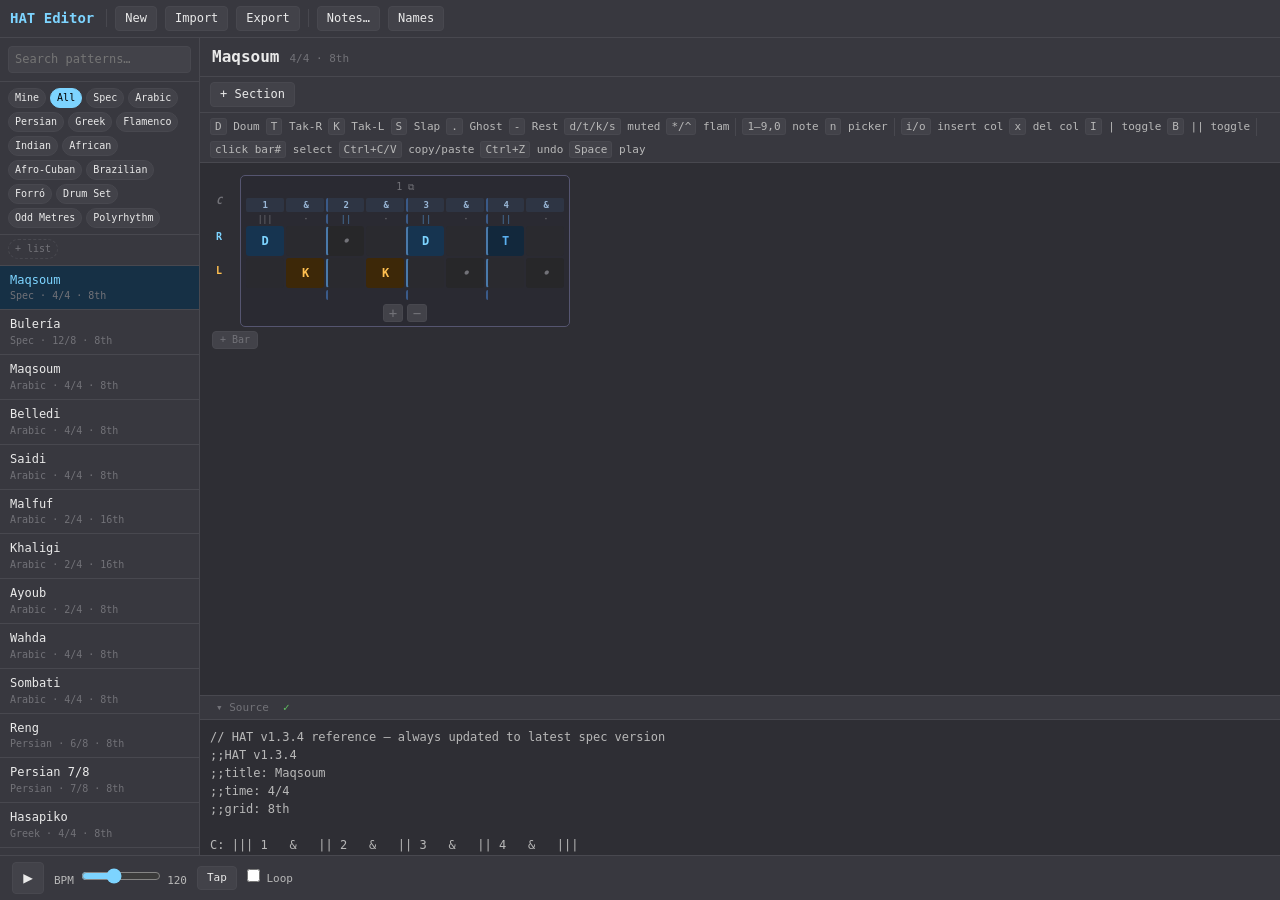
==== src/editor.html @ f72fdd2e "refactor: modularize editor into CSS + ES module files Split monolithic src/editor.html (~2900 lines" ====
<!-- SPDX-License-Identifier: AGPL-3.0-or-later -->
<!DOCTYPE html>
<html lang="en">
<head>
<meta charset="UTF-8">
<title>HAT Editor</title>
<!-- Apply light theme immediately in embed mode to avoid dark-theme flash -->
<script>
(function(){
  if(new URLSearchParams(location.search).get('embed')==='1'){
    const r=document.documentElement.style;
    r.setProperty('--bg','#fbf7ee');  r.setProperty('--bg2','#fbf7ee');
    r.setProperty('--bg3','#fdf9f0'); r.setProperty('--bg4','#f0e8d8');
    r.setProperty('--fg','#3a3027');  r.setProperty('--fg2','#5a4d3e');
    r.setProperty('--fg3','#948774');
    r.setProperty('--accent','#3d7395'); r.setProperty('--border','#ddd2bd');
    r.setProperty('--R','#2c5e7a');   r.setProperty('--Rdim','#7a98ad');  r.setProperty('--Rbg','#e3eaf2');
    r.setProperty('--L','#8e5828');   r.setProperty('--Ldim','#c49a60');  r.setProperty('--Lbg','#f5e8d5');
    r.setProperty('--hit-D','#2c5e7a'); r.setProperty('--hit-T','#3d7395');
    r.setProperty('--hit-K','#8e5828'); r.setProperty('--hit-S','#c63838');
    r.setProperty('--hit-note','#1a9966');
    r.setProperty('--cell-rest-bg','#f0e8d8'); r.setProperty('--cell-D-bg','#e3eaf2');
    r.setProperty('--cell-T-bg','#dce6ef');   r.setProperty('--cell-K-bg','#f5e8d5');
    r.setProperty('--cell-S-bg','#f7e3df');   r.setProperty('--cell-ghost-bg','#f0e8d8');
    r.setProperty('--cell-note-bg','#e6f5e0');
    r.setProperty('--bar-bg','#f5efe3');      r.setProperty('--bar-border','#e6dcc6');
    r.setProperty('--bar-selected-bg','#e3eaf2');
    r.setProperty('--sep-beat','#3d7395');    r.setProperty('--sep-beat-dim','#b8ccd8');
    r.setProperty('--sep-sub','#ddd2bd');     r.setProperty('--sep-sub-dim','#e6dcc6');
    r.setProperty('--count-tok-fg','#2c5e7a');
    r.setProperty('--count-tok-bg','rgba(44,94,122,0.12)');
    r.setProperty('--col-sel-cell','rgba(61,115,149,0.15)');
    r.setProperty('--col-sel-strip','rgba(61,115,149,0.10)');
    r.setProperty('--scrim','rgba(60,40,20,0.55)');
    r.setProperty('--playing','rgba(0,0,0,0.87)');
    r.setProperty('--font-ui','Arial,"Helvetica Neue",Helvetica,sans-serif');
  }
})();
</script>
<link rel="stylesheet" href="css/variables.css">
<link rel="stylesheet" href="css/layout.css">
<link rel="stylesheet" href="css/components.css">
</head>
<body>

<!-- Toolbar -->
<div id="toolbar">
  <h1>HAT Editor</h1>
  <div class="tb-sep"></div>
  <button id="btn-new">New</button>
  <button id="btn-import">Import</button>
  <button id="btn-export">Export</button>
  <div class="tb-sep"></div>
  <button id="btn-notes">Notes…</button>
  <button id="btn-note-mode" title="Toggle between note names and note numbers in cells">Names</button>
  <span id="status"></span>
</div>

<!-- Main -->
<div id="main">
  <!-- Sidebar -->
  <div id="sidebar">
    <div id="sidebar-head">
      <input id="search" type="text" placeholder="Search patterns…">
    </div>
    <div id="cats"></div>
    <div id="list-pills"></div>
    <div id="pattern-list"></div>
  </div>

  <!-- Editor -->
  <div id="editor">
    <div id="card-head">
      <span id="card-title">Untitled</span>
      <span id="card-meta"></span>
    </div>

    <div id="action-bar">
      <button id="btn-add-section">+ Section</button>
    </div>

    <div id="edit-toolbar">
      <span class="key-hint"><kbd>D</kbd> Doum</span>
      <span class="key-hint"><kbd>T</kbd> Tak-R</span>
      <span class="key-hint"><kbd>K</kbd> Tak-L</span>
      <span class="key-hint"><kbd>S</kbd> Slap</span>
      <span class="key-hint"><kbd>.</kbd> Ghost</span>
      <span class="key-hint"><kbd>-</kbd> Rest</span>
      <span class="key-hint"><kbd>d/t/k/s</kbd> muted</span>
      <span class="key-hint"><kbd>*/^</kbd> flam</span>
      <div class="tb-sep"></div>
      <span class="key-hint"><kbd>1–9,0</kbd> note</span>
      <span class="key-hint"><kbd>n</kbd> picker</span>
      <div class="tb-sep"></div>
      <span class="key-hint"><kbd>i/o</kbd> insert col</span>
      <span class="key-hint"><kbd>x</kbd> del col</span>
      <span class="key-hint"><kbd>I</kbd> | toggle</span>
      <span class="key-hint"><kbd>B</kbd> || toggle</span>
      <div class="tb-sep"></div>
      <span class="key-hint"><kbd>click bar#</kbd> select</span>
      <span class="key-hint"><kbd>Ctrl+C/V</kbd> copy/paste</span>
      <span class="key-hint"><kbd>Ctrl+Z</kbd> undo</span>
      <span class="key-hint"><kbd>Space</kbd> play</span>
    </div>

    <div id="grid-scroll">
      <div id="grid-wrap"></div>
    </div>

    <div id="source-wrap">
      <div id="source-head">
        <button id="source-toggle" title="Toggle source panel">▾ Source</button>
        <span id="parse-status"></span>
      </div>
      <textarea id="source" spellcheck="false"></textarea>
    </div>
  </div>
</div>

<!-- Transport -->
<div id="transport">
  <button id="play-btn">▶</button>
  <label>BPM <input type="range" id="bpm" min="40" max="240" value="120"> <span id="bpm-val">120</span></label>
  <button id="tap-btn">Tap</button>
  <label><input type="checkbox" id="loop-chk"> Loop</label>
</div>

<!-- Notes overlay -->
<div id="notes-overlay">
  <div class="modal">
    <h2>Notes &amp; Note Numbers</h2>
    <p class="notes-hint">Space-separated. e.g. notes: D4 F4 A4 — note-numbers: 1 2 3<br>Keys 1–9, 0 select notes by index. Hold key + drag to paint.</p>
    <div class="notes-row"><label>;;notes:</label><input id="notes-input" placeholder="e.g. D4 F4 A4 C5"></div>
    <div class="notes-row"><label>;;note-numbers:</label><input id="note-numbers-input" placeholder="e.g. 1 2 3 4 (optional)"></div>
    <div class="modal-btns">
      <button id="notes-cancel">Cancel</button>
      <button id="notes-ok">Apply</button>
    </div>
  </div>
</div>

<!-- Toast -->
<div id="toast"></div>

<!-- Shortcut panel -->
<div id="shortcut-panel">
  <div id="sc-header"><h2>Keyboard Shortcuts</h2><button id="sc-close">✕</button></div>
  <div id="sc-body">
    <div class="sc-section">
      <div class="sc-heading">Cell Editing</div>
      <div class="sc-row"><kbd>D</kbd><span>Doum</span></div>
      <div class="sc-row"><kbd>T</kbd><span>Tak (right hand)</span></div>
      <div class="sc-row"><kbd>K</kbd><span>Tak (left hand)</span></div>
      <div class="sc-row"><kbd>S</kbd><span>Slap / knock</span></div>
      <div class="sc-row"><kbd>d</kbd><kbd>t</kbd><kbd>k</kbd><kbd>s</kbd><span>Muted variants</span></div>
      <div class="sc-row"><kbd>.</kbd><span>Ghost note</span></div>
      <div class="sc-row"><kbd>-</kbd><span>Rest</span></div>
      <div class="sc-row"><kbd>*</kbd> or <kbd>^</kbd><span>Toggle flam</span></div>
      <div class="sc-row"><kbd>click</kbd><span>Cycle hit type</span></div>
      <div class="sc-row"><kbd>hold key + drag</kbd><span>Paint mode</span></div>
    </div>
    <div class="sc-section">
      <div class="sc-heading">Notes</div>
      <div class="sc-row"><kbd>1</kbd>–<kbd>9</kbd>, <kbd>0</kbd><span>Pick note by index</span></div>
      <div class="sc-row"><kbd>n</kbd><span>Note picker popup</span></div>
      <div class="sc-row"><kbd>c</kbd> + digits<span>Chord token (e.g. c1)</span></div>
      <div class="sc-row"><kbd>c</kbd><kbd>c</kbd><span>Chord picker popup</span></div>
    </div>
    <div class="sc-section">
      <div class="sc-heading">Structure</div>
      <div class="sc-row"><kbd>i</kbd><span>Insert column before</span></div>
      <div class="sc-row"><kbd>o</kbd><span>Insert column after</span></div>
      <div class="sc-row"><kbd>x</kbd> / <kbd>Del</kbd><span>Delete column</span></div>
      <div class="sc-row"><kbd>I</kbd><span>Toggle sub-group boundary |</span></div>
      <div class="sc-row"><kbd>B</kbd><span>Toggle beat boundary ||</span></div>
    </div>
    <div class="sc-section">
      <div class="sc-heading">Selection &amp; Edit</div>
      <div class="sc-row"><kbd>click bar #</kbd><span>Select bar</span></div>
      <div class="sc-row"><kbd>Ctrl C</kbd><span>Copy selection</span></div>
      <div class="sc-row"><kbd>Ctrl V</kbd><span>Paste</span></div>
      <div class="sc-row"><kbd>Del</kbd> (bar selected)<span>Delete bar(s)</span></div>
      <div class="sc-row"><kbd>Ctrl Z</kbd><span>Undo</span></div>
    </div>
    <div class="sc-section">
      <div class="sc-heading">Playback</div>
      <div class="sc-row"><kbd>Space</kbd><span>Play / Stop</span></div>
    </div>
    <div class="sc-section">
      <div class="sc-heading">Other</div>
      <div class="sc-row"><kbd>?</kbd><span>Toggle this panel</span></div>
    </div>
  </div>
</div>

<!-- New pattern modal -->
<div id="new-pat-modal">
  <div class="modal">
    <h2>New Pattern</h2>
    <label class="np-label">Title<input id="np-title" type="text" placeholder="My Pattern" maxlength="60"/></label>
    <label class="np-label">Time signature
      <select id="np-time"><option>4/4</option><option>3/4</option><option>5/4</option><option>6/8</option><option>7/8</option><option>12/8</option></select>
    </label>
    <label class="np-label">Grid
      <select id="np-grid"><option>8th</option><option>4th</option><option>16th</option></select>
    </label>
    <label class="np-label">BPM<input id="np-bpm" type="number" min="40" max="240" value="120"/></label>
    <div class="modal-btns">
      <button id="np-cancel">Cancel</button>
      <button id="np-ok">Create</button>
    </div>
  </div>
</div>

<!-- Import overlay -->
<div id="overlay">
  <div class="modal">
    <h2>Import HAT</h2>
    <textarea id="import-text" placeholder="Paste HAT tablature here…"></textarea>
    <div id="import-file-err" style="display:none;color:#f06060;font-size:11px;margin-top:6px;"></div>
    <div class="modal-btns">
      <button id="import-file-btn">From file…</button>
      <input type="file" id="import-file-input" accept=".hat.txt,.txt,.hatlist.json,.json" style="display:none">
      <button id="import-cancel">Cancel</button>
      <button id="import-ok">Import</button>
    </div>
  </div>
</div>

<!-- Export modal -->
<div id="export-modal">
  <div class="modal">
    <h2>Export</h2>
    <label class="np-label">What to export
      <select id="export-what"></select>
    </label>
    <div class="modal-btns">
      <button id="export-cancel">Cancel</button>
      <button id="export-ok">Download</button>
    </div>
  </div>
</div>

<script src="../rhythms/bundle.js"></script>
<script type="module" src="js/main.js"></script>
</body>
</html>
---- src/css/variables.css ----
/* SPDX-License-Identifier: AGPL-3.0-or-later */
:root {
  /* ── Surfaces ── */
  --bg:  #2e2e34;   /* main background */
  --bg2: #38383f;   /* panels, toolbars */
  --bg3: #424249;   /* inputs, buttons */
  --bg4: #505059;   /* hover states */

  /* ── Text ── */
  --fg:  #eaeaea;
  --fg2: #b8b8b8;
  --fg3: #727278;

  /* ── Accent / brand ── */
  --accent: #7dd4ff;
  --border: #48484f;

  /* ── Hand colors ── */
  --R: #7dd4ff; --Rdim: #3870a8; --Rbg: #163045;
  --L: #ffc050; --Ldim: #8a6020; --Lbg: #3a2808;

  /* ── Hit colors ── */
  --hit-D: #7dd4ff; --hit-T: #5ab0f0; --hit-K: #ffc050;
  --hit-S: #d878f8; --hit-note: #78e068;

  /* ── Cell backgrounds ── */
  --cell-rest-bg:  #2a2a2f;
  --cell-D-bg:     #163450;
  --cell-T-bg:     #12283c;
  --cell-K-bg:     #3d2808;
  --cell-S-bg:     #301244;
  --cell-ghost-bg: #272729;
  --cell-note-bg:  #132a13;

  /* ── Bar / grid ── */
  --bar-bg:          #2a2a32;
  --bar-border:      #555570;
  --bar-selected-bg: #1a2a40;

  /* ── Separators ── */
  --sep-beat:     #4a7aaa;
  --sep-beat-dim: #3a5a88;
  --sep-sub:      #505068;
  --sep-sub-dim:  #3e3e58;

  /* ── Count row ── */
  --count-tok-fg: #9ab8d8;
  --count-tok-bg: rgba(66,104,152,0.18);

  /* ── Selection ── */
  --col-sel-cell:  rgba(240,160,64,0.27);
  --col-sel-strip: rgba(240,160,64,0.17);

  /* ── Misc ── */
  --scrim:   rgba(0,0,0,0.55);
  --playing: rgba(255,255,255,0.87);

  /* ── Geometry ── */
  --cell-w: 38px; --cell-h: 30px;

  /* ── Typography ── */
  --font-mono: 'Menlo','Monaco','Consolas',monospace;
  --font-ui:   var(--font-mono); /* overridable by host via hat:set-theme vars; defaults to mono */
}
---- src/css/layout.css ----
/* SPDX-License-Identifier: AGPL-3.0-or-later */
* { box-sizing: border-box; margin: 0; padding: 0; }
body { background: var(--bg); color: var(--fg); font: 13px/1.4 var(--font-ui); height: 100vh; display: flex; flex-direction: column; overflow: hidden; }

/* ── Toolbar ── */
#toolbar { display: flex; align-items: center; gap: 8px; padding: 6px 10px; background: var(--bg2); border-bottom: 1px solid var(--border); flex-shrink: 0; }
#toolbar h1 { font-size: 14px; font-weight: 700; color: var(--accent); margin-right: 4px; }
.tb-sep { width: 1px; height: 18px; background: var(--border); }
#status { margin-left: auto; color: var(--fg3); font-size: 11px; }

/* ── Main layout ── */
#main { display: flex; flex: 1; overflow: hidden; }

/* ── Sidebar ── */
#sidebar { width: 200px; flex-shrink: 0; background: var(--bg2); border-right: 1px solid var(--border); display: flex; flex-direction: column; overflow: hidden; }
#sidebar-head { padding: 8px; border-bottom: 1px solid var(--border); flex-shrink: 0; }
#search { width: 100%; background: var(--bg3); border: 1px solid var(--border); color: var(--fg); padding: 4px 6px; border-radius: 4px; font: inherit; font-size: 12px; }
#cats { display: flex; flex-wrap: wrap; gap: 4px; padding: 6px 8px; border-bottom: 1px solid var(--border); flex-shrink: 0; }
#pattern-list { flex: 1; overflow-y: auto; }

/* ── Editor area ── */
#editor { flex: 1; display: flex; flex-direction: column; overflow: hidden; }
#card-head { padding: 8px 12px; background: var(--bg2); border-bottom: 1px solid var(--border); flex-shrink: 0; display: flex; align-items: baseline; gap: 10px; }
#card-title { font-size: 16px; font-weight: 700; }
#card-meta { color: var(--fg3); font-size: 11px; }
#action-bar { display: flex; gap: 6px; padding: 5px 10px; background: var(--bg2); border-bottom: 1px solid var(--border); flex-shrink: 0; align-items: center; }
#edit-toolbar { display: flex; gap: 6px; padding: 5px 10px; background: var(--bg2); border-bottom: 1px solid var(--border); flex-shrink: 0; flex-wrap: wrap; align-items: center; }

/* ── Grid scroll ── */
#grid-scroll { flex: 1; overflow: auto; padding: 12px; }
#grid-wrap { display: flex; flex-direction: column; gap: 16px; }

/* ── Source panel ── */
#source-wrap { border-top: 1px solid var(--border); flex-shrink: 0; display: flex; flex-direction: column; height: 160px; }
#source-head { padding: 4px 10px; background: var(--bg2); border-bottom: 1px solid var(--border); font-size: 11px; color: var(--fg3); display: flex; gap: 8px; align-items: center; }
#source { flex: 1; background: var(--bg); color: var(--fg2); border: none; outline: none; resize: none; padding: 8px 10px; font: 12px/1.5 'Menlo','Monaco','Consolas',monospace; }

/* ── Transport ── */
#transport { display: flex; align-items: center; gap: 10px; padding: 6px 12px; background: var(--bg2); border-top: 1px solid var(--border); flex-shrink: 0; }
#play-btn { font-size: 16px; width: 32px; height: 32px; padding: 0; }
label { font-size: 11px; color: var(--fg2); }
input[type=range] { width: 80px; accent-color: var(--accent); }
#bpm-val { min-width: 30px; }
#tap-btn { font-size: 11px; }
---- src/css/components.css ----
/* SPDX-License-Identifier: AGPL-3.0-or-later */

/* ── Buttons ── */
button { background: var(--bg3); color: var(--fg); border: 1px solid var(--border); border-radius: 4px; padding: 3px 9px; cursor: pointer; font: inherit; font-size: 12px; }
button:hover { background: var(--bg4); }
button.active { background: var(--accent); color: #000; border-color: var(--accent); }

/* ── Key hints ── */
.key-hint { font-size: 11px; color: var(--fg2); }
.key-hint kbd { background: var(--bg3); border: 1px solid var(--border); border-radius: 3px; padding: 1px 4px; font: inherit; }

/* ── HAT grid ── */
.hat-section { }
.section-label {
  font-size: 11px; color: var(--fg3); margin-bottom: 6px;
  text-transform: uppercase; letter-spacing: 0.06em;
  cursor: pointer; display: inline-block;
}
.section-label:hover { color: var(--fg2); }
.section-add-bar {
  font-size: 10px; padding: 1px 7px; margin-top: 4px; color: var(--fg3);
  border-color: var(--border); display: inline-block;
}
/* Bars sit in a flex row; large gap between bar boxes (bars are the primary structure) */
.hat-grid { display: flex; gap: 14px; align-items: flex-start; flex-wrap: wrap; }
/* bar = a visible box — the primary structural unit */
.bar-block { display: flex; flex-direction: column; gap: 2px; background: var(--bar-bg); border: 1px solid var(--bar-border); border-radius: 5px; padding: 4px 5px; }
.bar-num { font-size: 10px; color: var(--fg3); text-align: center; padding-bottom: 2px; }

/* bar-rows: flat flex-column containing all rows for one bar */
.bar-rows { display: flex; flex-direction: column; gap: 2px; }

/* Hand rows — flat flex rows, no gap (margin handles spacing) */
.row-R, .row-L { display: flex; }
.row-label { width: 14px; font-size: 10px; font-weight: 700; display: flex; align-items: center; justify-content: center; flex-shrink: 0; }
.row-label.R { color: var(--R); }
.row-label.L { color: var(--L); }

/* Cells */
.hat-cell {
  width: var(--cell-w); height: var(--cell-h);
  display: flex; align-items: center; justify-content: center;
  border-radius: 3px; font-size: 12px; font-weight: 700;
  cursor: pointer; user-select: none; transition: background 0.08s;
  border: 1px solid transparent;
}
.hat-cell:hover { border-color: var(--accent) !important; }
.hat-cell.hovered { border-color: var(--accent) !important; outline: 1px solid var(--accent); }
.hat-cell.playing { outline: 2px solid var(--playing); outline-offset: 1px; }

/* Reserve separator space on ALL non-first cells in a bar — prevents dimension shift on toggle.
   2px margin + 2px border = 4px total reserved; toggling only changes border color/style. */
.bar-rows .count-row > *:not(:first-child),
.bar-rows .subdiv-row > *:not(:first-child),
.bar-rows .row-R > *:not(:first-child),
.bar-rows .row-L > *:not(:first-child),
.bar-rows .colsel-row > *:not(:first-child) {
  margin-left: 2px; border-left: 2px solid transparent;
}
/* Beat boundary (||) — solid */
.bar-rows .hat-cell.beat-start     { border-left: 2px solid var(--sep-beat) !important; }
.bar-rows .subdiv-btn.beat-start   { border-left: 2px solid var(--sep-beat-dim); }
.bar-rows .count-cell.beat-start   { border-left: 2px solid var(--sep-beat-dim); }
.bar-rows .colsel-cell.beat-start  { border-left: 2px solid var(--sep-beat-dim); }
/* Sub-group boundary (|) — dashed, same width (stable layout) */
.bar-rows .hat-cell.sub-start      { border-left: 2px dashed var(--sep-sub) !important; }
.bar-rows .subdiv-btn.sub-start    { border-left: 2px dashed var(--sep-sub-dim); }
.bar-rows .count-cell.sub-start    { border-left: 2px dashed var(--sep-sub-dim); }
.bar-rows .colsel-cell.sub-start   { border-left: 2px dashed var(--sep-sub-dim); }

/* Cell type colors — vivid */
.k-rest  { background: var(--cell-rest-bg); color: var(--fg3); }
.k-D     { background: var(--cell-D-bg);    color: var(--hit-D); }
.k-T     { background: var(--cell-T-bg);    color: var(--hit-T); }
.k-K     { background: var(--cell-K-bg);    color: var(--hit-K); }
.k-S     { background: var(--cell-S-bg);    color: var(--hit-S); }
.k-ghost { background: var(--cell-ghost-bg); color: var(--fg3); font-style: italic; }
.k-note  { background: var(--cell-note-bg); color: var(--hit-note); }
.k-chord { position: relative; }
.k-chord::before {
  content: '';
  position: absolute; inset: 0; pointer-events: none;
  background: linear-gradient(
    to bottom right,
    transparent calc(50% - 0.5px),
    currentColor calc(50% - 0.5px),
    currentColor calc(50% + 0.5px),
    transparent calc(50% + 0.5px)
  );
  opacity: 0.25;
}
.ch-tl { position: absolute; top: 1px; left: 2px; font-size: 11px; line-height: 1; }
.ch-br { position: absolute; bottom: 1px; right: 2px; font-size: 11px; line-height: 1; }
/* Muted — same bg, dimmed fg */
.k-d { background: var(--cell-D-bg); color: #3d7aa0; }
.k-t { background: var(--cell-T-bg); color: #2d6890; }
.k-k { background: var(--cell-K-bg); color: #887030; }
.k-s { background: var(--cell-S-bg); color: #703890; }
/* Hand tinting overrides (L-hand Doum = amber tone) */
.hand-L.k-D { background: var(--cell-K-bg); color: var(--hit-K); }

/* Bar & column selection */
.bar-block.bar-selected { border-color: var(--accent) !important; background: var(--bar-selected-bg); }
.bar-num.bar-selected { color: var(--accent); }
.hat-cell.col-selected { outline: 1px solid var(--col-sel-cell); }

/* Count row (C: line display) */
.count-row { display: flex; }
.count-cell {
  width: var(--cell-w); height: 14px; display: flex;
  align-items: center; justify-content: center; font-size: 9px;
  color: var(--fg3); user-select: none; letter-spacing: -0.5px; border-radius: 2px;
}
.count-cell { cursor: pointer; }
.count-cell.has-tok { color: var(--count-tok-fg); font-weight: 700; background: var(--count-tok-bg); }
/* C: label in row-label column */
.row-label.C { color: var(--fg3); height: 14px; font-style: italic; }

/* Subdivision toggle dots/pipes — one per cell within a beat-group */
.subdiv-row { display: flex; }
.subdiv-btn {
  width: var(--cell-w); height: 10px; cursor: pointer; display: flex;
  align-items: center; justify-content: center; font-size: 9px;
  color: var(--fg3); user-select: none; border-radius: 2px;
}
.subdiv-btn::after { content: '·'; }
.subdiv-btn.on::after { content: '|'; color: var(--fg2); }
.subdiv-btn.beat-start::after { content: '||'; color: var(--sep-beat); }
/* bar-start = first cell in a bar */
.subdiv-btn.bar-start::after { content: '|||'; color: var(--fg3); font-size: 8px; cursor: default; }
.subdiv-btn:not(.bar-start):hover { background: var(--bg4); color: var(--accent); }

/* Column selector strip */
.colsel-row { display: flex; }
.colsel-cell {
  width: var(--cell-w); height: 10px; cursor: pointer; border-radius: 2px;
  background: transparent;
}
.colsel-cell:hover { background: var(--bg4); }
.colsel-cell.col-selected { background: var(--col-sel-strip); }

/* Bar +/- controls */
.bar-ctrls { display: flex; justify-content: center; gap: 4px; padding-top: 2px; }
.bar-ctrl-btn {
  font-size: 14px; line-height: 1; width: 20px; height: 18px; padding: 0;
  display: flex; align-items: center; justify-content: center;
  border-radius: 3px; color: var(--fg3);
}
.bar-ctrl-btn:hover { color: var(--accent); border-color: var(--accent); }

/* Note picker popup */
.note-popup {
  position: fixed; z-index: 3000; background: var(--bg2);
  border: 1px solid var(--border); border-radius: 7px;
  padding: 10px; min-width: 200px; box-shadow: 0 8px 32px var(--scrim);
  display: flex; flex-direction: column; gap: 6px;
}
.note-popup-lbl { font-size: 10px; color: var(--fg3); }
.note-popup-grid { display: flex; flex-wrap: wrap; gap: 4px; }
.note-popup-btn {
  font-size: 11px; padding: 3px 8px; border-radius: 4px;
  background: var(--bg3); border: 1px solid var(--border);
  color: var(--hit-note); cursor: pointer; display: flex; align-items: center; gap: 3px;
}
.note-popup-btn:hover { border-color: var(--hit-note); }
.npop-key { font-size: 9px; color: var(--fg3); background: var(--bg4); border-radius: 2px; padding: 0 3px; }
.note-popup-inp {
  width: 100%; padding: 4px 6px; font-size: 12px;
  background: var(--bg3); border: 1px solid var(--border); border-radius: 4px;
  color: var(--fg); outline: none; font: inherit;
}
.note-popup-inp:focus { border-color: var(--accent); }

/* Notes modal */
#notes-overlay { display: none; position: fixed; inset: 0; background: var(--scrim); z-index: 100; align-items: center; justify-content: center; }
#notes-overlay.show { display: flex; }
.notes-row { display: flex; gap: 8px; align-items: center; margin-bottom: 8px; font-size: 12px; }
.notes-row label { color: var(--fg2); width: 110px; flex-shrink: 0; }
.notes-row input { flex: 1; background: var(--bg3); border: 1px solid var(--border); color: var(--fg); padding: 4px 6px; border-radius: 4px; font: inherit; }
.notes-hint { font-size: 10px; color: var(--fg3); margin-bottom: 8px; }

/* Inline count-cell editor */
#count-inp {
  position: fixed; z-index: 500; text-align: center; outline: none;
  background: var(--bg3); color: var(--count-tok-fg);
  border: 1px solid var(--accent); border-radius: 2px; padding: 0;
  font: 9px/1 var(--font-mono);
}

/* scrollbar */
::-webkit-scrollbar { width: 6px; height: 6px; }
::-webkit-scrollbar-track { background: var(--bg); }
::-webkit-scrollbar-thumb { background: var(--bg4); border-radius: 3px; }

/* ── Modal / overlay ── */
#overlay { display: none; position: fixed; inset: 0; background: var(--scrim); z-index: 100; align-items: center; justify-content: center; }
#overlay.show { display: flex; }
.modal { background: var(--bg2); border: 1px solid var(--border); border-radius: 8px; padding: 20px; min-width: 300px; }
.modal h2 { margin-bottom: 12px; font-size: 14px; }
.modal textarea { width: 100%; height: 120px; background: var(--bg3); color: var(--fg); border: 1px solid var(--border); padding: 8px; font: inherit; border-radius: 4px; }
.modal-btns { display: flex; gap: 8px; margin-top: 10px; justify-content: flex-end; }

/* ── Category pills — rounded ── */
.cat-pill { font-size: 10px; padding: 2px 6px; border-radius: 10px; background: var(--bg3); border: 1px solid var(--border); cursor: pointer; }
.cat-pill.active { background: var(--accent); color: #000; border-color: var(--accent); }

/* ── Sidebar pattern cards ── */
.pat-item { padding: 6px 10px; cursor: pointer; border-bottom: 1px solid var(--border); font-size: 12px; position: relative; }
.pat-item:hover { background: var(--bg3); }
.pat-item.active { background: var(--Rbg); color: var(--R); }
.pat-item .pat-name { font-size: 12px; }
.pat-item .pat-meta { color: var(--fg3); font-size: 10px; margin-top: 1px; }
.pat-badge { font-size: 9px; background: var(--bg4); border: 1px solid var(--border); border-radius: 8px; padding: 0 5px; color: var(--fg2); margin-left: 4px; vertical-align: middle; }
.pat-badge.edited { color: #ffc050; border-color: #8a6020; }
.pat-badge.custom { color: var(--accent); border-color: var(--accent); }
.pat-del-btn { position: absolute; right: 6px; top: 50%; transform: translateY(-50%); background: none; border: 1px solid transparent; border-radius: 3px; color: var(--fg3); font-size: 11px; padding: 1px 5px; cursor: pointer; line-height: 1; }
.pat-del-btn:hover { border-color: #f06060; color: #f06060; background: rgba(240,96,96,0.1); }

/* ── Source panel collapse ── */
#source-wrap.collapsed { height: 28px !important; overflow: hidden; }
#source-wrap.collapsed #source { display: none; }
#source-toggle { background: none; border: none; color: var(--fg3); cursor: pointer; font: inherit; font-size: 11px; padding: 0 6px; }
#source-toggle:hover { color: var(--fg2); }

/* ── Toast ── */
#toast {
  position: fixed; bottom: 52px; left: 50%; transform: translateX(-50%) translateY(8px);
  background: var(--bg2); border: 1px solid var(--border); border-radius: 16px;
  color: var(--fg2); padding: 6px 16px; font-size: 12px;
  opacity: 0; transition: opacity 0.18s, transform 0.18s; pointer-events: none;
  white-space: nowrap; z-index: 9999; box-shadow: 0 4px 16px rgba(0,0,0,0.4);
}
#toast.visible { opacity: 1; transform: translateX(-50%) translateY(0); }

/* ── Shortcut panel ── */
#shortcut-panel {
  position: fixed; right: 12px; top: 44px; bottom: 12px;
  width: 300px; max-width: calc(100vw - 24px);
  background: var(--bg2); border: 1px solid var(--border); border-radius: 8px;
  box-shadow: 0 8px 32px rgba(0,0,0,0.5); z-index: 5000;
  display: none; flex-direction: column; overflow: hidden;
}
#shortcut-panel.open { display: flex; }
#sc-header { display: flex; align-items: center; justify-content: space-between; padding: 10px 14px 8px; border-bottom: 1px solid var(--border); flex-shrink: 0; }
#sc-header h2 { font-size: 13px; font-weight: 700; color: var(--accent); margin: 0; }
#sc-close { background: none; border: 1px solid var(--border); border-radius: 3px; color: var(--fg3); cursor: pointer; font: inherit; font-size: 11px; padding: 1px 7px; }
#sc-close:hover { color: var(--fg2); border-color: var(--fg2); }
#sc-body { flex: 1; overflow-y: auto; padding: 10px 14px 14px; }
.sc-section { margin-bottom: 12px; }
.sc-heading { font-size: 9px; text-transform: uppercase; letter-spacing: 0.08em; color: var(--accent); margin-bottom: 5px; font-weight: 700; }
.sc-row { font-size: 11px; color: var(--fg2); line-height: 1.8; display: flex; align-items: baseline; gap: 6px; }
.sc-row kbd { background: var(--bg3); border: 1px solid var(--border); border-radius: 3px; padding: 0 4px; font: 10px var(--font-mono); color: var(--fg); white-space: nowrap; }
.sc-row span { flex: 1; color: var(--fg3); }

/* ── New pattern modal / Export modal ── */
#new-pat-modal, #export-modal { display: none; position: fixed; inset: 0; background: var(--scrim); z-index: 8000; align-items: center; justify-content: center; }
#new-pat-modal.show, #export-modal.show { display: flex; }
#new-pat-modal .modal { min-width: 280px; }
#new-pat-modal .np-label { display: flex; flex-direction: column; gap: 3px; font-size: 11px; color: var(--fg2); margin-bottom: 8px; }
#new-pat-modal .np-label input, #new-pat-modal .np-label select { background: var(--bg3); border: 1px solid var(--border); color: var(--fg); padding: 4px 7px; border-radius: 4px; font: inherit; font-size: 12px; }

/* ── Lists ── */
#list-pills { display: flex; flex-wrap: wrap; gap: 4px; padding: 4px 8px 6px; border-bottom: 1px solid var(--border); flex-shrink: 0; align-items: center; }
.list-pill { position: relative; padding-right: 16px !important; max-width: 120px; overflow: hidden; text-overflow: ellipsis; white-space: nowrap; }
.list-del-x { position: absolute; right: 3px; top: 50%; transform: translateY(-50%); font-size: 9px; color: var(--fg3); cursor: pointer; line-height: 1; padding: 0 1px; }
.list-del-x:hover { color: #f06060; }
.list-new-btn { font-size: 10px; padding: 2px 6px; border-radius: 10px; background: none; border: 1px dashed var(--border); color: var(--fg3); cursor: pointer; white-space: nowrap; }
.list-new-btn:hover { border-color: var(--accent); color: var(--accent); }
.list-rename-inp { background: var(--bg3); color: var(--fg); border: 1px solid var(--accent); border-radius: 3px; font: inherit; font-size: 10px; padding: 0 4px; width: 80px; outline: none; }
/* Pat-item add-to-list button */
.pat-list-btn { position: absolute; right: 6px; top: 50%; transform: translateY(-50%); background: none; border: 1px solid transparent; border-radius: 3px; color: var(--fg3); font-size: 11px; padding: 1px 5px; cursor: pointer; line-height: 1; opacity: 0; transition: opacity 0.1s; }
.pat-list-btn.shift { right: 30px; }
.pat-item:hover .pat-list-btn { opacity: 1; }
.pat-list-btn:hover { border-color: var(--accent); color: var(--accent); background: rgba(125,212,255,0.1); }
/* List-view drag handle */
.drag-handle { color: var(--fg3); padding: 0 6px 0 0; cursor: grab; font-size: 11px; user-select: none; flex-shrink: 0; opacity: 0.5; line-height: 1; position: absolute; left: 4px; top: 50%; transform: translateY(-50%); }
.pat-item.list-item { padding-left: 22px; }
.pat-item.list-item:active .drag-handle { cursor: grabbing; }
/* List-view selection */
.pat-item.list-selected { background: var(--col-sel-strip) !important; }
/* Drag-over drop indicators (box-shadow avoids layout shift) */
.pat-item.drag-over-above { box-shadow: 0 -2px 0 var(--accent); }
.pat-item.drag-over-below { box-shadow: 0 2px 0 var(--accent); }
.pat-item.dragging { opacity: 0.35; }
/* Add-to-list dropdown */
.list-dropdown { position: fixed; z-index: 9000; background: var(--bg2); border: 1px solid var(--border); border-radius: 6px; box-shadow: 0 4px 16px rgba(0,0,0,0.4); min-width: 150px; overflow: hidden; }
.list-dd-item { padding: 7px 12px; font-size: 12px; cursor: pointer; color: var(--fg); }
.list-dd-item:hover { background: var(--bg3); }
.list-dd-new { color: var(--accent); }
.list-dd-sep { height: 1px; background: var(--border); }
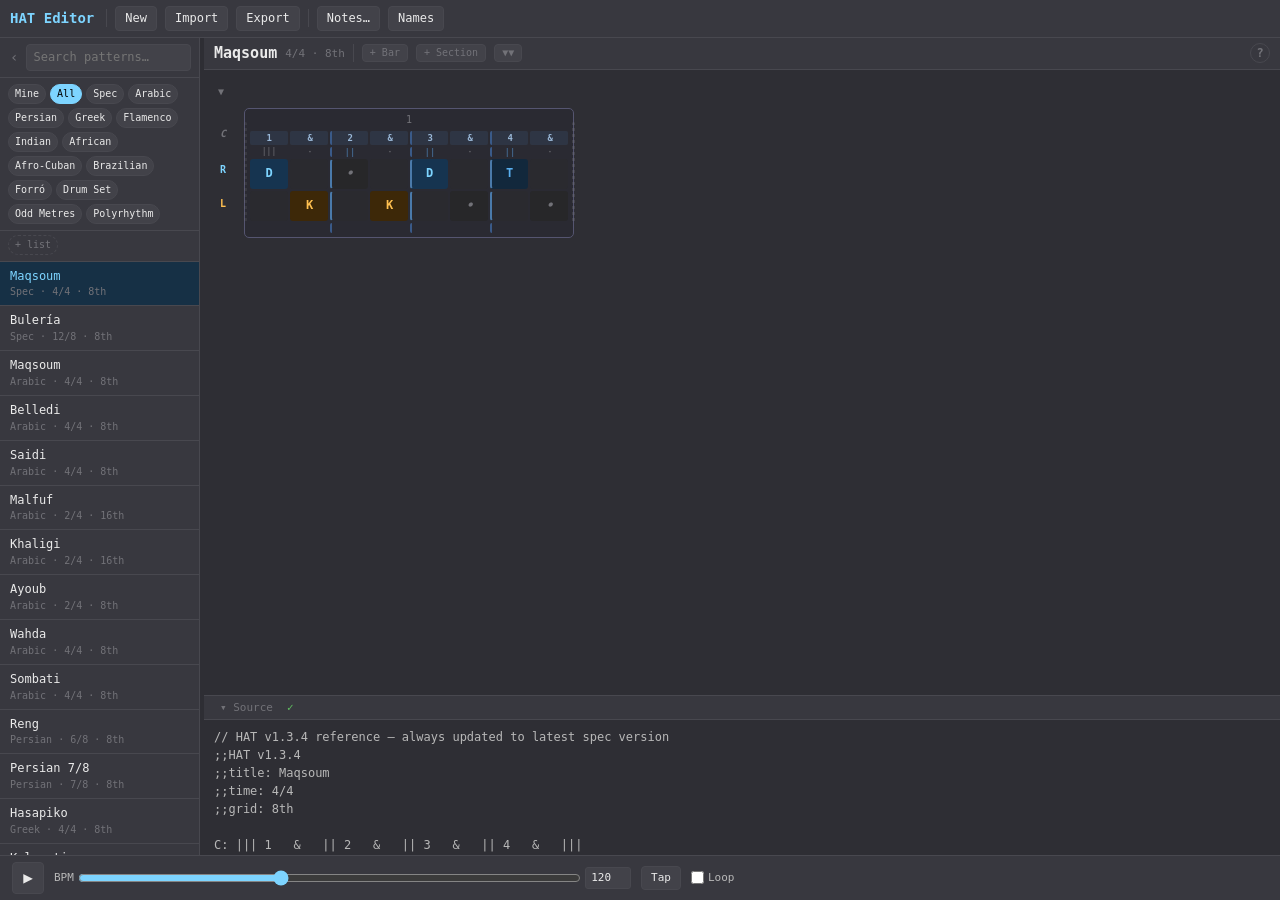
==== commit 836427ad: "feat: UI overhaul — section/bar controls, row labels, collapse, drag-reorder - Move + Bar / + Sectio" ====
--- a/src/editor.html
+++ b/src/editor.html
@@ -61,6 +61,7 @@
   <!-- Sidebar -->
   <div id="sidebar">
     <div id="sidebar-head">
+      <button id="sidebar-collapse" title="Collapse sidebar">‹</button>
       <input id="search" type="text" placeholder="Search patterns…">
     </div>
     <div id="cats"></div>
@@ -68,39 +69,20 @@
     <div id="pattern-list"></div>
   </div>
 
+  <!-- Sidebar resize handle (flex sibling so overflow:hidden can't clip it) -->
+  <div id="sidebar-resize"></div>
+
   <!-- Editor -->
   <div id="editor">
-    <div id="card-head">
+    <div id="edit-toolbar">
       <span id="card-title">Untitled</span>
       <span id="card-meta"></span>
-    </div>
-
-    <div id="action-bar">
-      <button id="btn-add-section">+ Section</button>
-    </div>
-
-    <div id="edit-toolbar">
-      <span class="key-hint"><kbd>D</kbd> Doum</span>
-      <span class="key-hint"><kbd>T</kbd> Tak-R</span>
-      <span class="key-hint"><kbd>K</kbd> Tak-L</span>
-      <span class="key-hint"><kbd>S</kbd> Slap</span>
-      <span class="key-hint"><kbd>.</kbd> Ghost</span>
-      <span class="key-hint"><kbd>-</kbd> Rest</span>
-      <span class="key-hint"><kbd>d/t/k/s</kbd> muted</span>
-      <span class="key-hint"><kbd>*/^</kbd> flam</span>
       <div class="tb-sep"></div>
-      <span class="key-hint"><kbd>1–9,0</kbd> note</span>
-      <span class="key-hint"><kbd>n</kbd> picker</span>
-      <div class="tb-sep"></div>
-      <span class="key-hint"><kbd>i/o</kbd> insert col</span>
-      <span class="key-hint"><kbd>x</kbd> del col</span>
-      <span class="key-hint"><kbd>I</kbd> | toggle</span>
-      <span class="key-hint"><kbd>B</kbd> || toggle</span>
-      <div class="tb-sep"></div>
-      <span class="key-hint"><kbd>click bar#</kbd> select</span>
-      <span class="key-hint"><kbd>Ctrl+C/V</kbd> copy/paste</span>
-      <span class="key-hint"><kbd>Ctrl+Z</kbd> undo</span>
-      <span class="key-hint"><kbd>Space</kbd> play</span>
+      <button id="btn-add-bar" class="grid-action-btn" title="Add bar to current section">+ Bar</button>
+      <button id="btn-add-section" class="grid-action-btn" title="Add section at selected bar (Ctrl/Cmd+Enter)">+ Section</button>
+      <button id="btn-collapse-all" class="grid-action-btn" title="Collapse / expand all sections">▼▼</button>
+      <div style="flex:1"></div>
+      <button id="btn-shortcuts" title="Keyboard shortcuts (?)">?</button>
     </div>
 
     <div id="grid-scroll">
@@ -120,7 +102,7 @@
 <!-- Transport -->
 <div id="transport">
   <button id="play-btn">▶</button>
-  <label>BPM <input type="range" id="bpm" min="40" max="240" value="120"> <span id="bpm-val">120</span></label>
+  <label>BPM <input type="range" id="bpm" min="40" max="240" value="120"> <input type="number" id="bpm-num" min="40" max="240" value="120"></label>
   <button id="tap-btn">Tap</button>
   <label><input type="checkbox" id="loop-chk"> Loop</label>
 </div>
@@ -161,9 +143,9 @@
     </div>
     <div class="sc-section">
       <div class="sc-heading">Notes</div>
-      <div class="sc-row"><kbd>1</kbd>–<kbd>9</kbd>, <kbd>0</kbd><span>Pick note by index</span></div>
+      <div class="sc-row"><kbd>1</kbd>–<kbd>9</kbd>, <kbd>0</kbd><span>Pick note by index (multi-digit: type e.g. 12 quickly)</span></div>
       <div class="sc-row"><kbd>n</kbd><span>Note picker popup</span></div>
-      <div class="sc-row"><kbd>c</kbd> + digits<span>Chord token (e.g. c1)</span></div>
+      <div class="sc-row"><kbd>c</kbd> + digits<span>Chord token (e.g. c1, c12)</span></div>
       <div class="sc-row"><kbd>c</kbd><kbd>c</kbd><span>Chord picker popup</span></div>
     </div>
     <div class="sc-section">
@@ -181,6 +163,10 @@
       <div class="sc-row"><kbd>Ctrl V</kbd><span>Paste</span></div>
       <div class="sc-row"><kbd>Del</kbd> (bar selected)<span>Delete bar(s)</span></div>
       <div class="sc-row"><kbd>Ctrl Z</kbd><span>Undo</span></div>
+    </div>
+    <div class="sc-section">
+      <div class="sc-heading">Sections</div>
+      <div class="sc-row"><kbd>Ctrl/Cmd ↵</kbd><span>Add section at cursor / selection</span></div>
     </div>
     <div class="sc-section">
       <div class="sc-heading">Playback</div>
--- a/src/css/layout.css
+++ b/src/css/layout.css
@@ -12,23 +12,31 @@
 #main { display: flex; flex: 1; overflow: hidden; }
 
 /* ── Sidebar ── */
-#sidebar { width: 200px; flex-shrink: 0; background: var(--bg2); border-right: 1px solid var(--border); display: flex; flex-direction: column; overflow: hidden; }
-#sidebar-head { padding: 8px; border-bottom: 1px solid var(--border); flex-shrink: 0; }
-#search { width: 100%; background: var(--bg3); border: 1px solid var(--border); color: var(--fg); padding: 4px 6px; border-radius: 4px; font: inherit; font-size: 12px; }
+#sidebar { width: 200px; flex-shrink: 0; background: var(--bg2); border-right: 1px solid var(--border); display: flex; flex-direction: column; overflow: hidden; transition: width 0.15s; }
+#sidebar.collapsed { width: 28px !important; }
+#sidebar.collapsed > :not(#sidebar-head) { display: none; }
+#sidebar.collapsed #sidebar-head { padding: 4px 0; justify-content: center; border-bottom: none; }
+#sidebar.collapsed #search { display: none; }
+/* Resize handle lives as a flex sibling in #main (not inside sidebar) to avoid overflow:hidden clipping */
+#sidebar-resize { width: 4px; flex-shrink: 0; cursor: col-resize; background: transparent; transition: background 0.1s; }
+#sidebar-resize:hover { background: var(--accent); opacity: 0.35; }
+#sidebar-head { padding: 6px 8px; border-bottom: 1px solid var(--border); flex-shrink: 0; display: flex; align-items: center; gap: 6px; }
+#sidebar-collapse { flex-shrink: 0; background: none; border: none; color: var(--fg3); cursor: pointer; font-size: 14px; padding: 0 2px; line-height: 1; }
+#sidebar-collapse:hover { color: var(--fg2); }
+#search { flex: 1; min-width: 0; background: var(--bg3); border: 1px solid var(--border); color: var(--fg); padding: 4px 6px; border-radius: 4px; font: inherit; font-size: 12px; }
 #cats { display: flex; flex-wrap: wrap; gap: 4px; padding: 6px 8px; border-bottom: 1px solid var(--border); flex-shrink: 0; }
 #pattern-list { flex: 1; overflow-y: auto; }
 
 /* ── Editor area ── */
 #editor { flex: 1; display: flex; flex-direction: column; overflow: hidden; }
-#card-head { padding: 8px 12px; background: var(--bg2); border-bottom: 1px solid var(--border); flex-shrink: 0; display: flex; align-items: baseline; gap: 10px; }
-#card-title { font-size: 16px; font-weight: 700; }
-#card-meta { color: var(--fg3); font-size: 11px; }
-#action-bar { display: flex; gap: 6px; padding: 5px 10px; background: var(--bg2); border-bottom: 1px solid var(--border); flex-shrink: 0; align-items: center; }
-#edit-toolbar { display: flex; gap: 6px; padding: 5px 10px; background: var(--bg2); border-bottom: 1px solid var(--border); flex-shrink: 0; flex-wrap: wrap; align-items: center; }
+#edit-toolbar { display: flex; gap: 8px; padding: 5px 10px; background: var(--bg2); border-bottom: 1px solid var(--border); flex-shrink: 0; align-items: center; }
+#card-title { font-size: 15px; font-weight: 700; white-space: nowrap; overflow: hidden; text-overflow: ellipsis; max-width: 300px; }
+#card-meta { color: var(--fg3); font-size: 11px; white-space: nowrap; }
 
 /* ── Grid scroll ── */
 #grid-scroll { flex: 1; overflow: auto; padding: 12px; }
 #grid-wrap { display: flex; flex-direction: column; gap: 16px; }
+/* Grid rows: .hat-grid is a column-of-rows container; .hat-grid-row is one wrapped line */
 
 /* ── Source panel ── */
 #source-wrap { border-top: 1px solid var(--border); flex-shrink: 0; display: flex; flex-direction: column; height: 160px; }
@@ -39,6 +47,7 @@
 #transport { display: flex; align-items: center; gap: 10px; padding: 6px 12px; background: var(--bg2); border-top: 1px solid var(--border); flex-shrink: 0; }
 #play-btn { font-size: 16px; width: 32px; height: 32px; padding: 0; }
 label { font-size: 11px; color: var(--fg2); }
-input[type=range] { width: 80px; accent-color: var(--accent); }
-#bpm-val { min-width: 30px; }
+input[type=range] { flex: 1; min-width: 60px; accent-color: var(--accent); }
+#bpm-num { width: 46px; background: var(--bg3); border: 1px solid var(--border); color: var(--fg); border-radius: 3px; padding: 2px 4px; font: inherit; font-size: 11px; text-align: right; }
+#transport label { display: flex; align-items: center; gap: 4px; flex: 1; }
 #tap-btn { font-size: 11px; }
--- a/src/css/components.css
+++ b/src/css/components.css
@@ -11,20 +11,51 @@
 
 /* ── HAT grid ── */
 .hat-section { }
-.section-label {
-  font-size: 11px; color: var(--fg3); margin-bottom: 6px;
-  text-transform: uppercase; letter-spacing: 0.06em;
-  cursor: pointer; display: inline-block;
-}
+/* ── Section header ── */
+.section-header { display: flex; align-items: center; gap: 4px; margin-bottom: 6px; min-height: 20px; }
+.sec-collapse-btn { background: none; border: none; color: var(--fg3); cursor: pointer; font-size: 10px; padding: 0 2px; line-height: 1; flex-shrink: 0; }
+.sec-collapse-btn:hover { color: var(--fg2); }
+.section-label { font-size: 11px; color: var(--fg3); text-transform: uppercase; letter-spacing: 0.06em; cursor: pointer; overflow: hidden; text-overflow: ellipsis; white-space: nowrap; min-width: 4px; }
+.section-label.label-empty { opacity: 0.35; font-style: italic; text-transform: none; }
 .section-label:hover { color: var(--fg2); }
-.section-add-bar {
-  font-size: 10px; padding: 1px 7px; margin-top: 4px; color: var(--fg3);
-  border-color: var(--border); display: inline-block;
-}
-/* Bars sit in a flex row; large gap between bar boxes (bars are the primary structure) */
-.hat-grid { display: flex; gap: 14px; align-items: flex-start; flex-wrap: wrap; }
+.sec-bar-count { font-size: 10px; color: var(--fg3); opacity: 0.6; flex-shrink: 0; }
+.sec-del-btn { background: none; border: 1px solid transparent; border-radius: 3px; color: var(--fg3); cursor: pointer; font-size: 13px; line-height: 1; padding: 0 3px; flex-shrink: 0; opacity: 0; transition: opacity 0.1s; }
+.section-header:hover .sec-del-btn { opacity: 1; }
+.sec-del-btn:hover { color: #f06060; border-color: #f06060; background: rgba(240,96,96,0.1); }
+.sec-drag-handle { color: var(--fg3); cursor: grab; font-size: 13px; padding: 0 2px; flex-shrink: 0; opacity: 0; line-height: 1; transition: opacity 0.1s; }
+.section-header:hover .sec-drag-handle { opacity: 0.5; }
+.sec-drag-handle:hover { opacity: 1 !important; color: var(--accent); cursor: grab; }
+
+/* Grid-area action buttons (+ Bar, + Section) in edit-toolbar */
+.grid-action-btn { font-size: 10px; padding: 1px 7px; color: var(--fg3); border-color: var(--border); }
+.grid-action-btn:hover { color: var(--fg2); background: var(--bg4); }
+
+/* ── Bar reorder handle (left side, absolute) ── */
+.bar-order-handle {
+  position: absolute; left: -5px; top: 10%; bottom: 10%; width: 10px;
+  cursor: grab; z-index: 3; display: flex; align-items: center; justify-content: center;
+}
+.bar-order-handle::after {
+  content: ''; display: block; width: 3px; height: 100%; border-radius: 2px;
+  background: repeating-linear-gradient(to bottom, var(--fg3) 0px, var(--fg3) 3px, transparent 3px, transparent 6px);
+  opacity: 0.2; transition: opacity 0.12s;
+}
+.bar-order-handle:hover::after { opacity: 0.85;
+  background: repeating-linear-gradient(to bottom, var(--accent) 0px, var(--accent) 3px, transparent 3px, transparent 6px);
+}
+
+/* ── Drag states ── */
+.bar-block.bar-dragging { opacity: 0.35; }
+.bar-block.bar-drop-before { box-shadow: -3px 0 0 var(--accent); }
+.bar-block.bar-drop-after  { box-shadow:  3px 0 0 var(--accent); }
+.hat-section.sec-dragging   { opacity: 0.35; }
+.hat-section.sec-drop-before { box-shadow: 0 -2px 0 var(--accent); }
+.hat-section.sec-drop-after  { box-shadow: 0  2px 0 var(--accent); }
+/* .hat-grid is a column of rows; each .hat-grid-row is one visual line of bars */
+.hat-grid { display: flex; flex-direction: column; gap: 8px; }
+.hat-grid-row { display: flex; gap: 14px; align-items: flex-start; }
 /* bar = a visible box — the primary structural unit */
-.bar-block { display: flex; flex-direction: column; gap: 2px; background: var(--bar-bg); border: 1px solid var(--bar-border); border-radius: 5px; padding: 4px 5px; }
+.bar-block { display: flex; flex-direction: column; gap: 2px; background: var(--bar-bg); border: 1px solid var(--bar-border); border-radius: 5px; padding: 4px 5px; position: relative; }
 .bar-num { font-size: 10px; color: var(--fg3); text-align: center; padding-bottom: 2px; }
 
 /* bar-rows: flat flex-column containing all rows for one bar */
@@ -139,14 +170,29 @@
 .colsel-cell:hover { background: var(--bg4); }
 .colsel-cell.col-selected { background: var(--col-sel-strip); }
 
-/* Bar +/- controls */
-.bar-ctrls { display: flex; justify-content: center; gap: 4px; padding-top: 2px; }
-.bar-ctrl-btn {
-  font-size: 14px; line-height: 1; width: 20px; height: 18px; padding: 0;
+/* Bar drag handle (replaces +/- buttons) */
+.bar-drag-handle {
+  position: absolute; right: -5px; top: 10%; bottom: 10%; width: 10px;
+  cursor: col-resize; z-index: 3;
   display: flex; align-items: center; justify-content: center;
-  border-radius: 3px; color: var(--fg3);
-}
-.bar-ctrl-btn:hover { color: var(--accent); border-color: var(--accent); }
+}
+.bar-drag-handle::after {
+  content: '';
+  display: block; width: 3px; height: 100%; border-radius: 2px;
+  background: repeating-linear-gradient(
+    to bottom,
+    var(--fg3) 0px, var(--fg3) 3px,
+    transparent 3px, transparent 6px
+  );
+  opacity: 0.3; transition: opacity 0.12s, background 0.12s;
+}
+.bar-drag-handle:hover::after { opacity: 0.85; background: var(--accent);
+  background: repeating-linear-gradient(
+    to bottom,
+    var(--accent) 0px, var(--accent) 3px,
+    transparent 3px, transparent 6px
+  );
+}
 
 /* Note picker popup */
 .note-popup {
@@ -231,6 +277,16 @@
   white-space: nowrap; z-index: 9999; box-shadow: 0 4px 16px rgba(0,0,0,0.4);
 }
 #toast.visible { opacity: 1; transform: translateX(-50%) translateY(0); }
+
+/* ── Shortcuts toggle button in toolbar ── */
+#btn-shortcuts {
+  background: none; border: 1px solid var(--border); border-radius: 50%;
+  width: 20px; height: 20px; padding: 0; line-height: 1;
+  font-size: 12px; font-weight: 700; color: var(--fg3); cursor: pointer;
+  display: flex; align-items: center; justify-content: center; flex-shrink: 0;
+}
+#btn-shortcuts:hover { border-color: var(--accent); color: var(--accent); }
+#btn-shortcuts.active { background: var(--accent); color: #000; border-color: var(--accent); }
 
 /* ── Shortcut panel ── */
 #shortcut-panel {
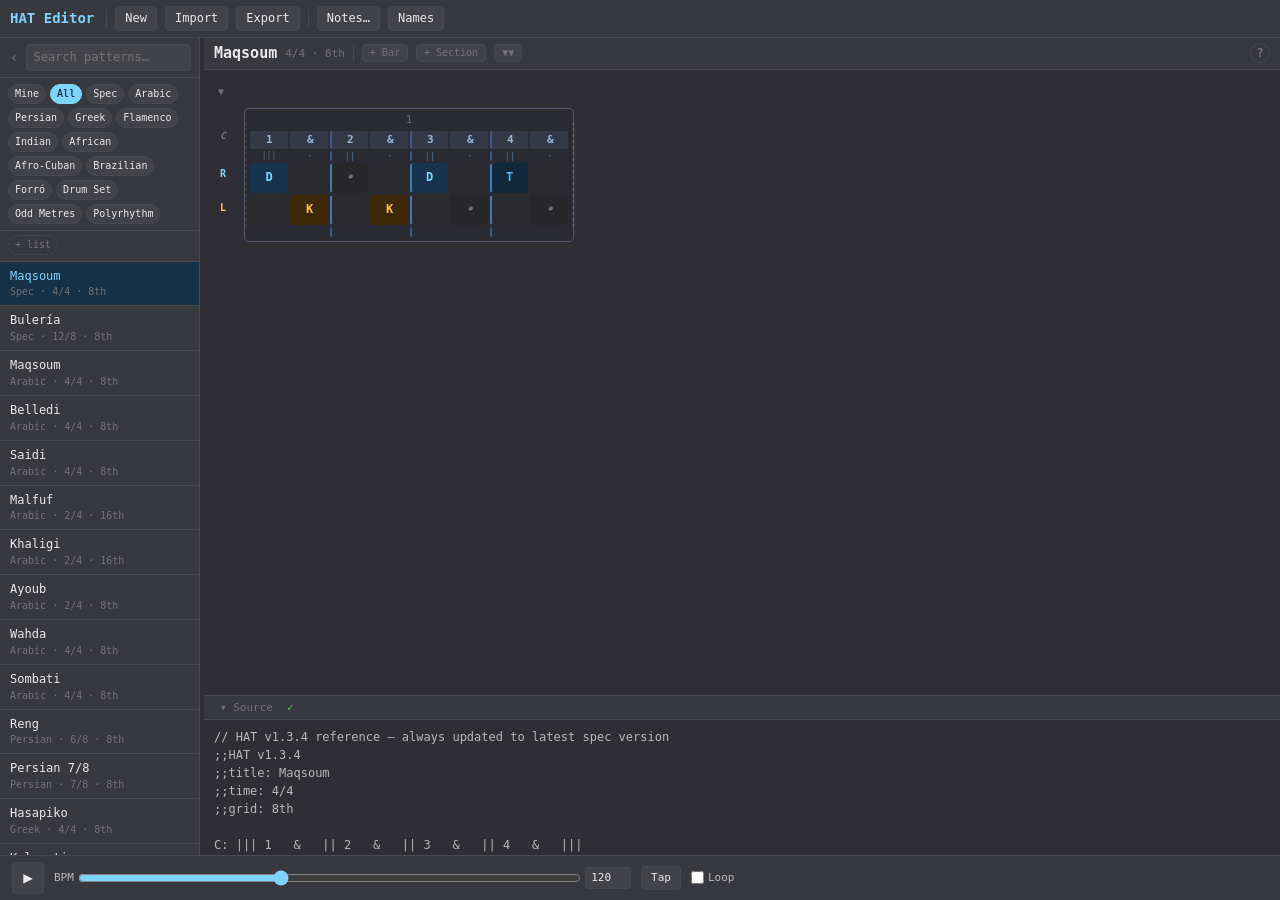
==== commit c189e979: "feat: count row editing, pattern management, per-row labels - Add C: count row with keyboard editing" ====
--- a/src/editor.html
+++ b/src/editor.html
@@ -149,6 +149,12 @@
       <div class="sc-row"><kbd>c</kbd><kbd>c</kbd><span>Chord picker popup</span></div>
     </div>
     <div class="sc-section">
+      <div class="sc-heading">Count Row</div>
+      <div class="sc-row"><kbd>1</kbd>–<kbd>9</kbd>, <kbd>0</kbd><span>Set count token (when no notes defined)</span></div>
+      <div class="sc-row"><kbd>e</kbd><span>Count token "e"</span></div>
+      <div class="sc-row"><kbd>a</kbd><span>Count token "&"</span></div>
+    </div>
+    <div class="sc-section">
       <div class="sc-heading">Structure</div>
       <div class="sc-row"><kbd>i</kbd><span>Insert column before</span></div>
       <div class="sc-row"><kbd>o</kbd><span>Insert column after</span></div>
@@ -184,12 +190,7 @@
   <div class="modal">
     <h2>New Pattern</h2>
     <label class="np-label">Title<input id="np-title" type="text" placeholder="My Pattern" maxlength="60"/></label>
-    <label class="np-label">Time signature
-      <select id="np-time"><option>4/4</option><option>3/4</option><option>5/4</option><option>6/8</option><option>7/8</option><option>12/8</option></select>
-    </label>
-    <label class="np-label">Grid
-      <select id="np-grid"><option>8th</option><option>4th</option><option>16th</option></select>
-    </label>
+    <label class="np-label">Fields<input id="np-fields" type="number" min="1" max="64" value="8"/></label>
     <label class="np-label">BPM<input id="np-bpm" type="number" min="40" max="240" value="120"/></label>
     <div class="modal-btns">
       <button id="np-cancel">Cancel</button>
--- a/src/css/components.css
+++ b/src/css/components.css
@@ -136,16 +136,16 @@
 .hat-cell.col-selected { outline: 1px solid var(--col-sel-cell); }
 
 /* Count row (C: line display) */
-.count-row { display: flex; }
+.count-row { display: flex; background: rgba(128,128,128,0.05); border-radius: 2px; }
 .count-cell {
-  width: var(--cell-w); height: 14px; display: flex;
-  align-items: center; justify-content: center; font-size: 9px;
+  width: var(--cell-w); height: 18px; display: flex;
+  align-items: center; justify-content: center; font-size: 11px;
   color: var(--fg3); user-select: none; letter-spacing: -0.5px; border-radius: 2px;
 }
 .count-cell { cursor: pointer; }
 .count-cell.has-tok { color: var(--count-tok-fg); font-weight: 700; background: var(--count-tok-bg); }
 /* C: label in row-label column */
-.row-label.C { color: var(--fg3); height: 14px; font-style: italic; }
+.row-label.C { color: var(--fg3); height: 18px; font-style: italic; }
 
 /* Subdivision toggle dots/pipes — one per cell within a beat-group */
 .subdiv-row { display: flex; }
@@ -230,7 +230,7 @@
   position: fixed; z-index: 500; text-align: center; outline: none;
   background: var(--bg3); color: var(--count-tok-fg);
   border: 1px solid var(--accent); border-radius: 2px; padding: 0;
-  font: 9px/1 var(--font-mono);
+  font: 11px/1 var(--font-mono);
 }
 
 /* scrollbar */
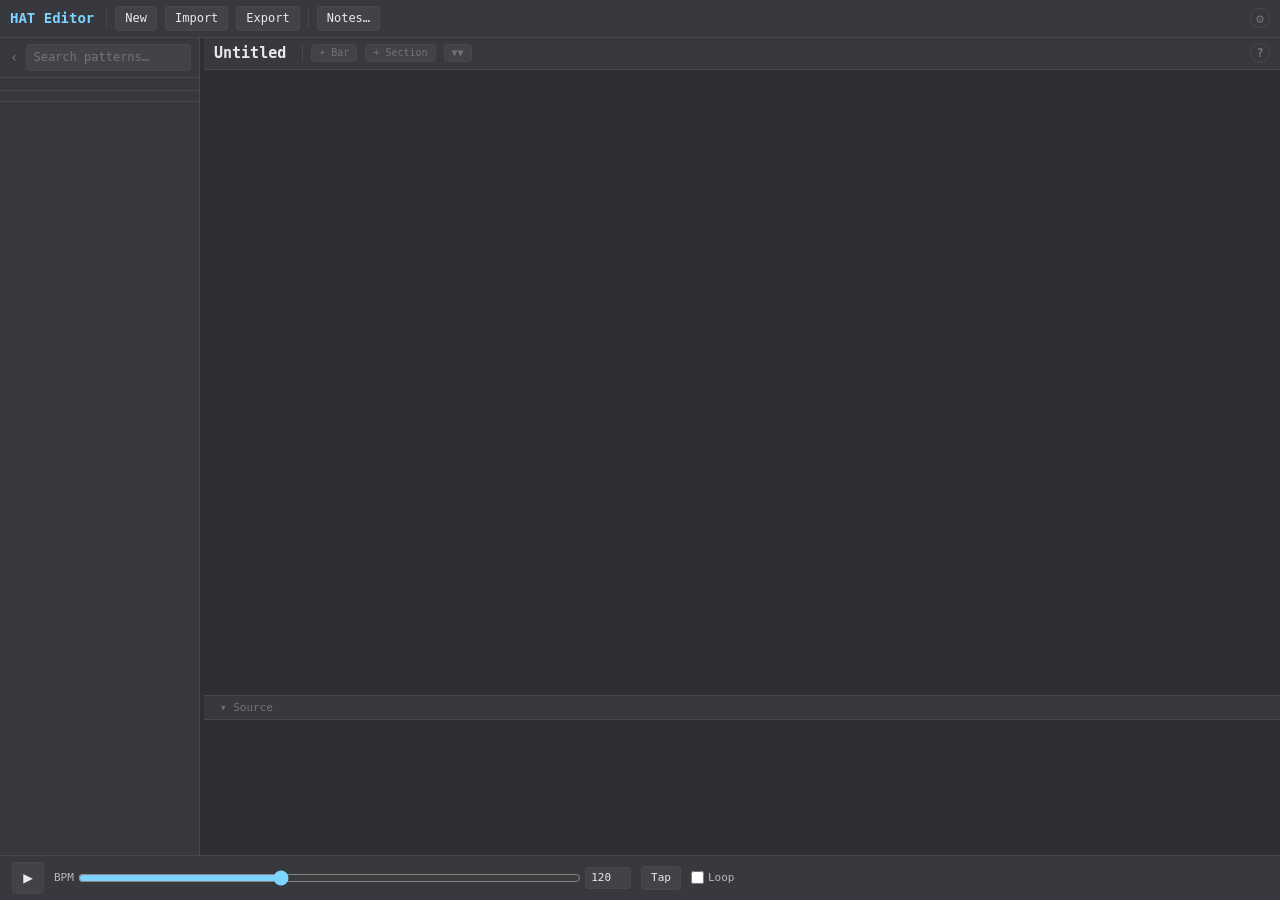
==== commit 1d313c66: "feat: settings export/import Add Export and Import buttons to the settings footer. Export downloads " ====
--- a/src/editor.html
+++ b/src/editor.html
@@ -52,8 +52,8 @@
   <button id="btn-export">Export</button>
   <div class="tb-sep"></div>
   <button id="btn-notes">Notes…</button>
-  <button id="btn-note-mode" title="Toggle between note names and note numbers in cells">Names</button>
   <span id="status"></span>
+  <button id="btn-settings" title="Settings" aria-label="Open settings">⚙</button>
 </div>
 
 <!-- Main -->
@@ -124,6 +124,91 @@
 <!-- Toast -->
 <div id="toast"></div>
 
+<!-- Settings modal -->
+<div id="settings-modal" role="dialog" aria-modal="true" aria-labelledby="settings-title">
+  <div class="settings-inner">
+    <div class="settings-hdr">
+      <h2 id="settings-title">Settings</h2>
+      <button id="settings-close" aria-label="Close settings">✕</button>
+    </div>
+    <div class="settings-tabs" role="tablist">
+      <button class="settings-tab active" data-tab="general" role="tab" aria-selected="true" aria-controls="settings-pane-general">General</button>
+      <button class="settings-tab" data-tab="audio" role="tab" aria-selected="false" aria-controls="settings-pane-audio">Audio</button>
+      <button class="settings-tab" data-tab="layout" role="tab" aria-selected="false" aria-controls="settings-pane-layout">Layout</button>
+      <button class="settings-tab" data-tab="display" role="tab" aria-selected="false" aria-controls="settings-pane-display">Display</button>
+    </div>
+    <div class="settings-body">
+
+      <!-- General -->
+      <div class="settings-pane" id="settings-pane-general" role="tabpanel" aria-labelledby="">
+        <div class="settings-row">
+          <span class="settings-label">Note display</span>
+          <div class="settings-radio-group" role="radiogroup" aria-label="Note display mode">
+            <label><input type="radio" name="noteDisplay" value="names"> Names</label>
+            <label><input type="radio" name="noteDisplay" value="numbers"> Numbers</label>
+          </div>
+        </div>
+        <div class="settings-row">
+          <label class="settings-label" for="settings-doum-note">Doum note</label>
+          <input id="settings-doum-note" type="text" class="settings-input" placeholder="e.g. D3" aria-describedby="settings-doum-hint settings-doum-err">
+          <span id="settings-doum-hint" class="settings-hint">Optional. If set, Doum (D) hits play this note instead of the default percussion sound.</span>
+          <span id="settings-doum-err" class="settings-err" aria-live="polite"></span>
+        </div>
+      </div>
+
+      <!-- Audio -->
+      <div class="settings-pane" id="settings-pane-audio" role="tabpanel" aria-labelledby="" hidden>
+        <div class="settings-row">
+          <label class="settings-label" for="settings-volume">Master volume</label>
+          <div class="settings-slider-row">
+            <input type="range" id="settings-volume" min="0" max="1" step="0.01" value="1" aria-valuemin="0" aria-valuemax="100">
+            <span id="settings-volume-val" aria-live="polite">100%</span>
+          </div>
+        </div>
+        <div class="settings-row">
+          <label class="settings-label" for="settings-ghost-volume">Ghost note volume</label>
+          <div class="settings-slider-row">
+            <input type="range" id="settings-ghost-volume" min="0" max="1" step="0.01" value="1" aria-valuemin="0" aria-valuemax="100">
+            <span id="settings-ghost-volume-val" aria-live="polite">100%</span>
+          </div>
+        </div>
+      </div>
+
+      <!-- Layout -->
+      <div class="settings-pane" id="settings-pane-layout" role="tabpanel" aria-labelledby="" hidden>
+        <div class="settings-row">
+          <label class="settings-checkbox-label">
+            <input type="checkbox" id="settings-fliprl">
+            Flip R and L rows in rendered grid
+          </label>
+          <span class="settings-hint">Display only — HAT source and keyboard shortcuts are unchanged.</span>
+        </div>
+      </div>
+
+      <!-- Display -->
+      <div class="settings-pane" id="settings-pane-display" role="tabpanel" aria-labelledby="" hidden>
+        <div class="settings-row">
+          <label class="settings-label" for="settings-font">Font (CSS value)</label>
+          <input id="settings-font" type="text" class="settings-input" placeholder="var(--font-mono)">
+        </div>
+        <div class="settings-row">
+          <span class="settings-label">Colors</span>
+          <div id="settings-color-table"></div>
+        </div>
+      </div>
+
+    </div>
+    <div class="settings-footer">
+      <button id="settings-reset">Reset to defaults</button>
+      <div class="settings-footer-right">
+        <button id="settings-export">Export…</button>
+        <button id="settings-import">Import…</button>
+        <input type="file" id="settings-import-input" accept=".json" style="display:none">
+      </div>
+    </div>
+  </div>
+</div>
+
 <!-- Shortcut panel -->
 <div id="shortcut-panel">
   <div id="sc-header"><h2>Keyboard Shortcuts</h2><button id="sc-close">✕</button></div>
@@ -150,7 +235,7 @@
     </div>
     <div class="sc-section">
       <div class="sc-heading">Count Row</div>
-      <div class="sc-row"><kbd>1</kbd>–<kbd>9</kbd>, <kbd>0</kbd><span>Set count token (when no notes defined)</span></div>
+      <div class="sc-row"><kbd>1</kbd>–<kbd>9</kbd>, <kbd>0</kbd><span>Set count token (hover C row)</span></div>
       <div class="sc-row"><kbd>e</kbd><span>Count token "e"</span></div>
       <div class="sc-row"><kbd>a</kbd><span>Count token "&"</span></div>
     </div>
--- a/src/css/components.css
+++ b/src/css/components.css
@@ -314,6 +314,118 @@
 #new-pat-modal .modal { min-width: 280px; }
 #new-pat-modal .np-label { display: flex; flex-direction: column; gap: 3px; font-size: 11px; color: var(--fg2); margin-bottom: 8px; }
 #new-pat-modal .np-label input, #new-pat-modal .np-label select { background: var(--bg3); border: 1px solid var(--border); color: var(--fg); padding: 4px 7px; border-radius: 4px; font: inherit; font-size: 12px; }
+
+/* ── Settings button in toolbar ── */
+#btn-settings {
+  background: none; border: 1px solid var(--border); border-radius: 50%;
+  width: 20px; height: 20px; padding: 0; line-height: 1;
+  font-size: 13px; color: var(--fg3); cursor: pointer;
+  display: flex; align-items: center; justify-content: center; flex-shrink: 0;
+}
+#btn-settings:hover { border-color: var(--accent); color: var(--accent); }
+
+/* ── Settings modal ── */
+#settings-modal {
+  display: none; position: fixed; inset: 0;
+  background: var(--scrim); z-index: 8000;
+  align-items: center; justify-content: center;
+}
+#settings-modal.show { display: flex; }
+.settings-inner {
+  background: var(--bg2); border: 1px solid var(--border); border-radius: 8px;
+  width: 460px; max-width: calc(100vw - 24px); max-height: calc(100vh - 48px);
+  display: flex; flex-direction: column; overflow: hidden;
+}
+.settings-hdr {
+  display: flex; align-items: center; justify-content: space-between;
+  padding: 10px 14px 8px; border-bottom: 1px solid var(--border); flex-shrink: 0;
+}
+.settings-hdr h2 { font-size: 13px; font-weight: 700; color: var(--accent); margin: 0; }
+#settings-close {
+  background: none; border: 1px solid var(--border); border-radius: 3px;
+  color: var(--fg3); cursor: pointer; font: inherit; font-size: 11px; padding: 1px 7px;
+}
+#settings-close:hover { color: var(--fg2); border-color: var(--fg2); }
+.settings-tabs {
+  display: flex; gap: 0; border-bottom: 1px solid var(--border); flex-shrink: 0;
+  padding: 0 10px;
+}
+.settings-tab {
+  background: none; border: none; border-bottom: 2px solid transparent;
+  color: var(--fg3); cursor: pointer; font: inherit; font-size: 12px;
+  padding: 7px 10px; border-radius: 0;
+}
+.settings-tab:hover { color: var(--fg2); background: var(--bg3); }
+/* Override global button.active rule (which sets bg: accent, color: #000) */
+.settings-tab.active { color: var(--accent) !important; border-bottom-color: var(--accent); background: none !important; }
+.settings-tab.active:hover { background: var(--bg3) !important; }
+.settings-body {
+  flex: 1; overflow-y: auto; padding: 14px 16px 10px;
+}
+.settings-pane { display: flex; flex-direction: column; gap: 14px; }
+/* Override `display:flex` so [hidden] attribute works on panes */
+.settings-pane[hidden] { display: none; }
+.settings-row { display: flex; flex-direction: column; gap: 5px; }
+.settings-label { font-size: 11px; color: var(--fg2); font-weight: 600; }
+.settings-hint { font-size: 10px; color: var(--fg3); line-height: 1.4; }
+.settings-err { font-size: 11px; color: #f06060; }
+.settings-input {
+  background: var(--bg3); border: 1px solid var(--border); color: var(--fg);
+  padding: 4px 7px; border-radius: 4px; font: inherit; font-size: 12px; outline: none;
+}
+.settings-input:focus { border-color: var(--accent); }
+.settings-radio-group { display: flex; gap: 14px; font-size: 12px; color: var(--fg2); }
+.settings-radio-group label { display: flex; align-items: center; gap: 5px; cursor: pointer; }
+.settings-checkbox-label { display: flex; align-items: flex-start; gap: 7px; font-size: 12px; color: var(--fg2); cursor: pointer; }
+.settings-slider-row { display: flex; align-items: center; gap: 10px; }
+.settings-slider-row input[type="range"] { flex: 1; accent-color: var(--accent); }
+#settings-volume-val, #settings-ghost-volume-val { font-size: 11px; color: var(--fg2); min-width: 36px; text-align: right; }
+/* Color table */
+#settings-color-table { display: flex; flex-direction: column; gap: 2px; margin-top: 4px; }
+.settings-color-group {
+  font-size: 9px; text-transform: uppercase; letter-spacing: 0.08em;
+  color: var(--accent); font-weight: 700; margin-top: 10px; margin-bottom: 3px;
+}
+.settings-color-group:first-child { margin-top: 0; }
+.settings-color-row { display: flex; align-items: center; gap: 8px; padding: 2px 0; }
+.settings-color-key { font-size: 11px; color: var(--fg3); font-family: var(--font-mono); flex: 1; }
+/* Custom color picker widget */
+.cp-wrap { display: flex; align-items: center; gap: 5px; }
+.cp-swatch {
+  width: 18px; height: 18px; border-radius: 3px; border: 1px solid var(--border);
+  cursor: pointer; flex-shrink: 0; padding: 0; background: #888;
+}
+.cp-swatch:hover { border-color: var(--accent); }
+.cp-inp {
+  width: 108px; font-size: 11px; font-family: var(--font-mono);
+  background: var(--bg3); border: 1px solid var(--border); color: var(--fg);
+  padding: 2px 5px; border-radius: 3px; outline: none; height: 20px;
+}
+.cp-inp:focus { border-color: var(--accent); }
+/* Picker dropdown — positioned fixed by JS */
+.cp-drop {
+  position: fixed; z-index: 9999; background: var(--bg2);
+  border: 1px solid var(--border); border-radius: 6px;
+  padding: 7px; box-shadow: 0 4px 20px rgba(0,0,0,0.55);
+  visibility: hidden; /* revealed after positioning */
+}
+.cp-drop.placed { visibility: visible; }
+.cp-grid { display: grid; grid-template-columns: repeat(5, 20px); gap: 3px; }
+.cp-dot {
+  width: 20px; height: 20px; border-radius: 3px;
+  border: 1px solid rgba(255,255,255,0.08); cursor: pointer; padding: 0;
+  transition: transform 0.08s, border-color 0.08s;
+}
+.cp-dot:hover { transform: scale(1.15); border-color: var(--fg2); }
+.settings-footer {
+  padding: 8px 14px; border-top: 1px solid var(--border); flex-shrink: 0;
+  display: flex; justify-content: space-between; align-items: center;
+}
+.settings-footer-right { display: flex; gap: 6px; }
+#settings-reset { font-size: 11px; color: var(--fg3); }
+#settings-reset:hover { color: var(--fg2); }
+#settings-export, #settings-import { font-size: 11px; color: var(--fg3); }
+#settings-export:hover, #settings-import:hover { color: var(--fg2); }
 
 /* ── Lists ── */
 #list-pills { display: flex; flex-wrap: wrap; gap: 4px; padding: 4px 8px 6px; border-bottom: 1px solid var(--border); flex-shrink: 0; align-items: center; }
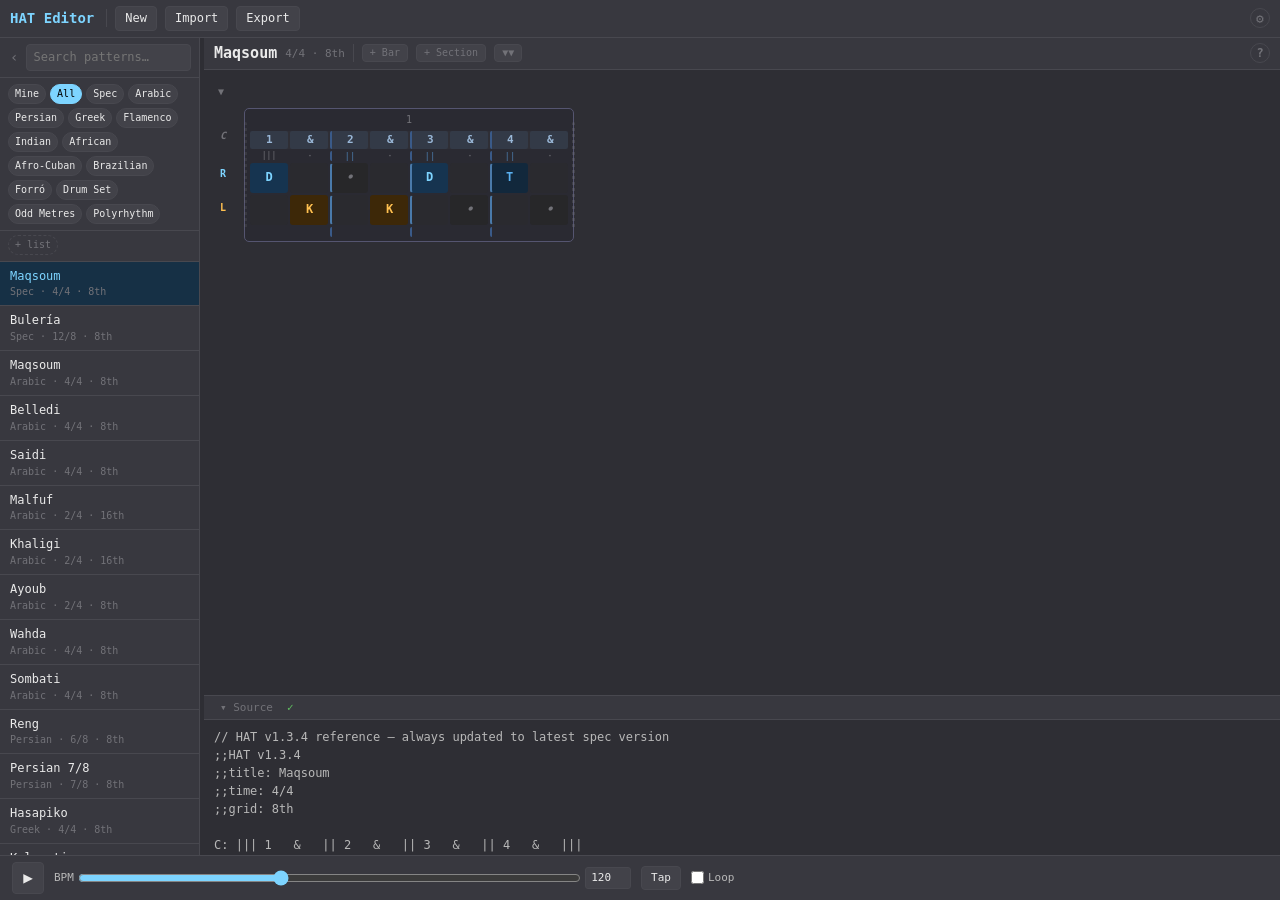
==== commit 27b89912: "feat: move Notes input from toolbar overlay to Settings > General" ====
--- a/src/editor.html
+++ b/src/editor.html
@@ -50,8 +50,6 @@
   <button id="btn-new">New</button>
   <button id="btn-import">Import</button>
   <button id="btn-export">Export</button>
-  <div class="tb-sep"></div>
-  <button id="btn-notes">Notes…</button>
   <span id="status"></span>
   <button id="btn-settings" title="Settings" aria-label="Open settings">⚙</button>
 </div>
@@ -107,20 +105,6 @@
   <label><input type="checkbox" id="loop-chk"> Loop</label>
 </div>
 
-<!-- Notes overlay -->
-<div id="notes-overlay">
-  <div class="modal">
-    <h2>Notes &amp; Note Numbers</h2>
-    <p class="notes-hint">Space-separated. e.g. notes: D4 F4 A4 — note-numbers: 1 2 3<br>Keys 1–9, 0 select notes by index. Hold key + drag to paint.</p>
-    <div class="notes-row"><label>;;notes:</label><input id="notes-input" placeholder="e.g. D4 F4 A4 C5"></div>
-    <div class="notes-row"><label>;;note-numbers:</label><input id="note-numbers-input" placeholder="e.g. 1 2 3 4 (optional)"></div>
-    <div class="modal-btns">
-      <button id="notes-cancel">Cancel</button>
-      <button id="notes-ok">Apply</button>
-    </div>
-  </div>
-</div>
-
 <!-- Toast -->
 <div id="toast"></div>
 
@@ -147,6 +131,15 @@
             <label><input type="radio" name="noteDisplay" value="names"> Names</label>
             <label><input type="radio" name="noteDisplay" value="numbers"> Numbers</label>
           </div>
+        </div>
+        <div class="settings-row">
+          <label class="settings-label" for="settings-notes">Notes</label>
+          <input id="settings-notes" type="text" class="settings-input" placeholder="e.g. D4 F4 A4 C5" aria-describedby="settings-notes-hint">
+          <span id="settings-notes-hint" class="settings-hint">Space-separated note names. Keys 1–9, 0 select notes by index.</span>
+        </div>
+        <div class="settings-row">
+          <label class="settings-label" for="settings-note-numbers">Note numbers</label>
+          <input id="settings-note-numbers" type="text" class="settings-input" placeholder="e.g. 1 2 3 4 (optional)">
         </div>
         <div class="settings-row">
           <label class="settings-label" for="settings-doum-note">Doum note</label>
